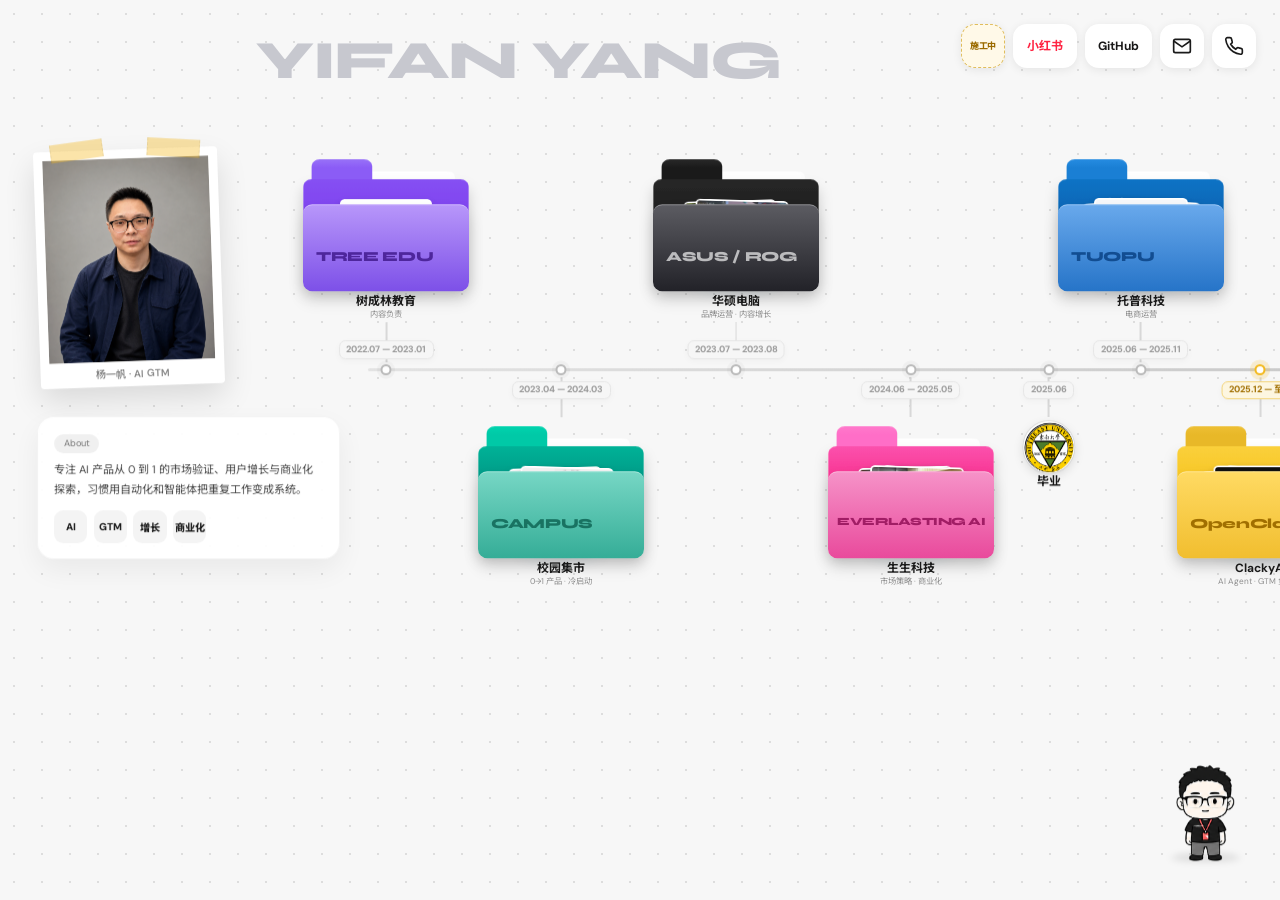
==== index.html @ f20c67b9 "Deploy Yifan Yang portfolio" ====
<!DOCTYPE html>
<html lang="zh-CN">
<head>
  <meta charset="UTF-8">
  <meta name="viewport" content="width=device-width, initial-scale=1.0">
  <title>杨一帆 — AI GTM & 市场增长</title>
  <meta name="description" content="杨一帆作品集：AI 产品增长、市场验证、B2B 平台运营与冷启动经验。">
  <style>
    *, *::before, *::after { box-sizing:border-box; }
    html, body { width:100%; height:100%; margin:0; overflow:hidden; background:#fbfdff; }
    .portfolio-frame { position:fixed; inset:0; width:100%; height:100%; border:0; background:#fbfdff; }
  </style>
</head>
<body>
  <iframe class="portfolio-frame" src="playground.html?v=57" title="杨一帆作品集画布"></iframe>
</body>
</html>
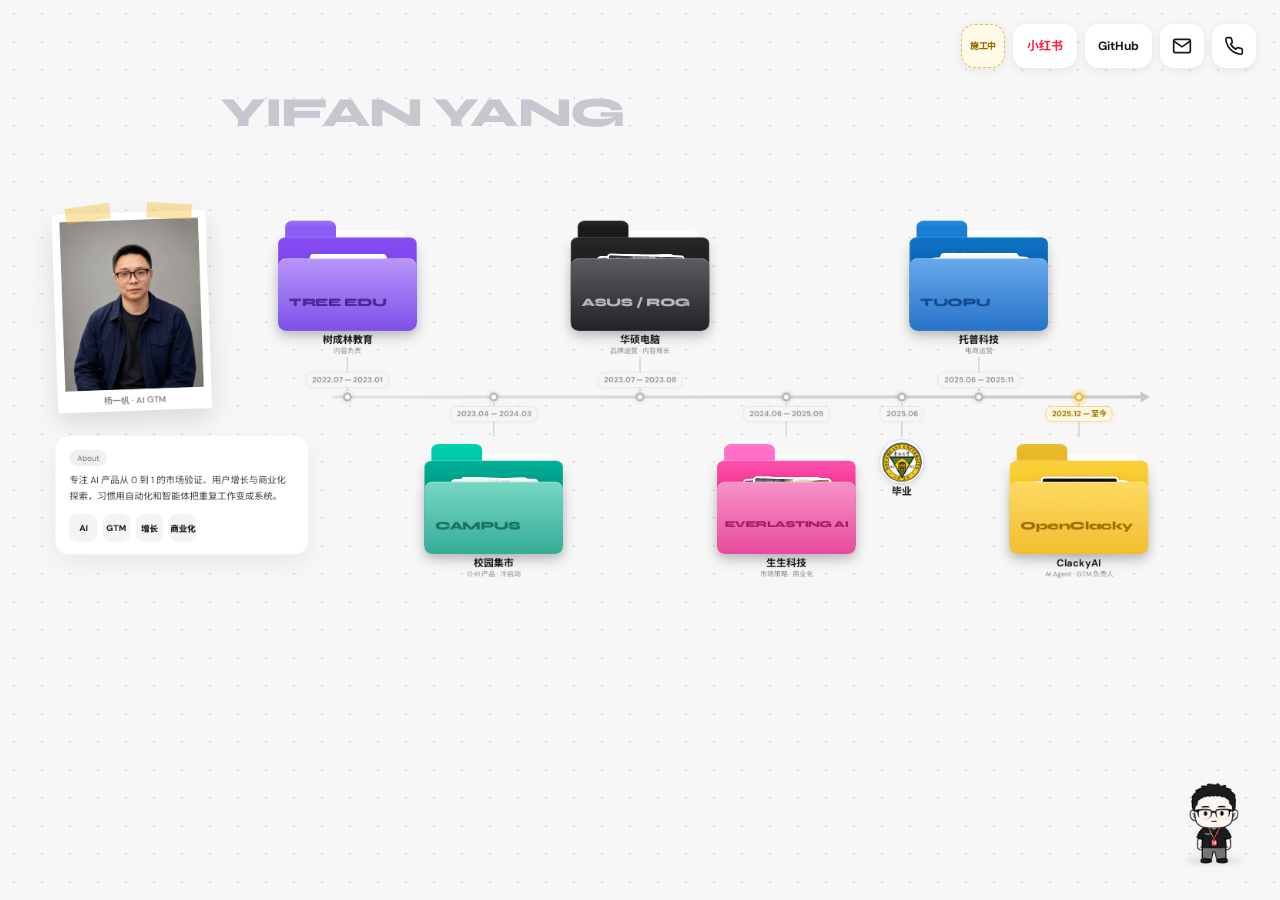
==== commit 87a77ced: "Improve responsive portfolio layout" ====
--- a/index.html
+++ b/index.html
@@ -12,6 +12,6 @@
   </style>
 </head>
 <body>
-  <iframe class="portfolio-frame" src="playground.html?v=57" title="杨一帆作品集画布"></iframe>
+  <iframe class="portfolio-frame" src="playground.html?v=66" title="杨一帆作品集画布"></iframe>
 </body>
 </html>
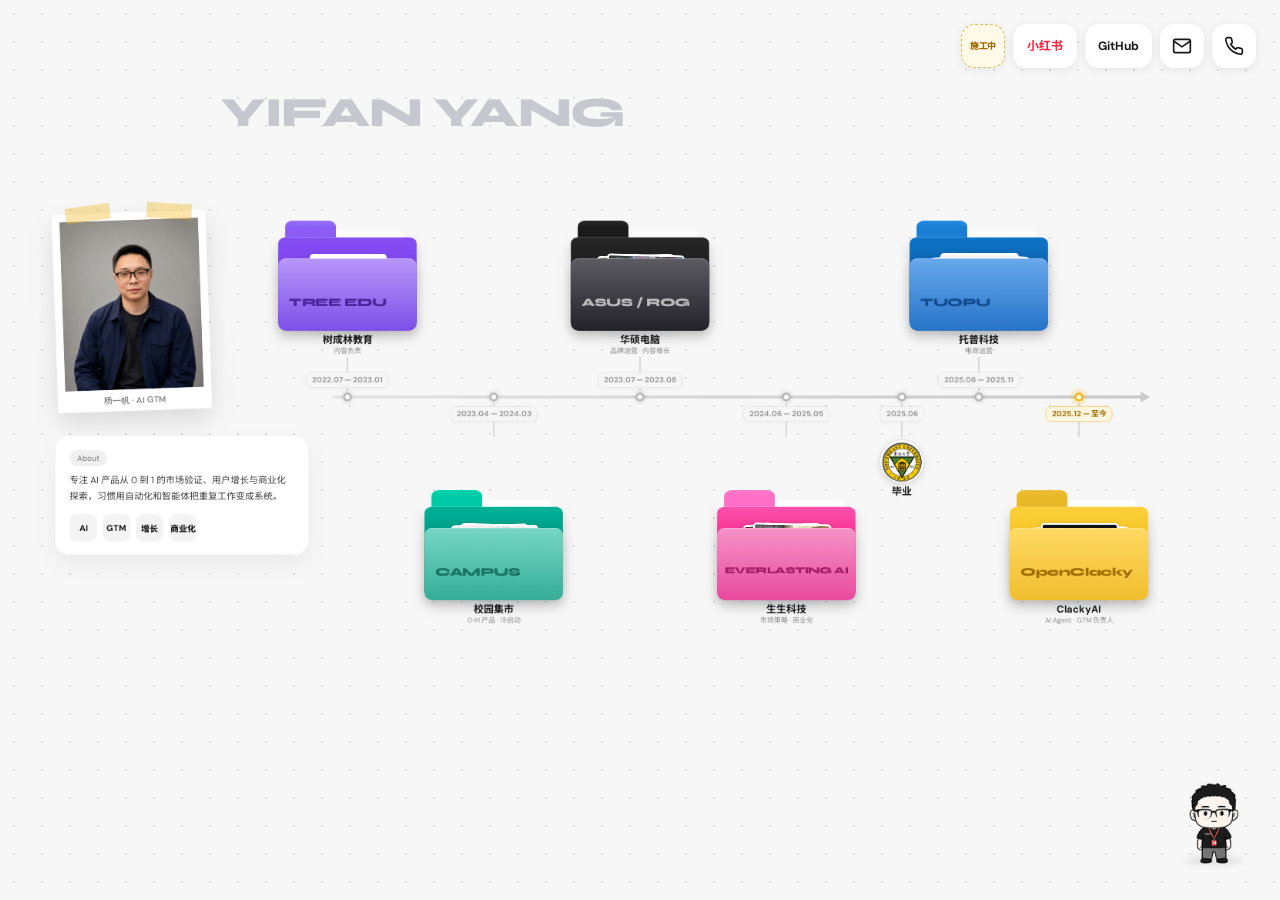
==== commit 6658ae69: "Lower desktop project folders" ====
--- a/index.html
+++ b/index.html
@@ -12,6 +12,6 @@
   </style>
 </head>
 <body>
-  <iframe class="portfolio-frame" src="playground.html?v=66" title="杨一帆作品集画布"></iframe>
+  <iframe class="portfolio-frame" src="playground.html?v=67" title="杨一帆作品集画布"></iframe>
 </body>
 </html>
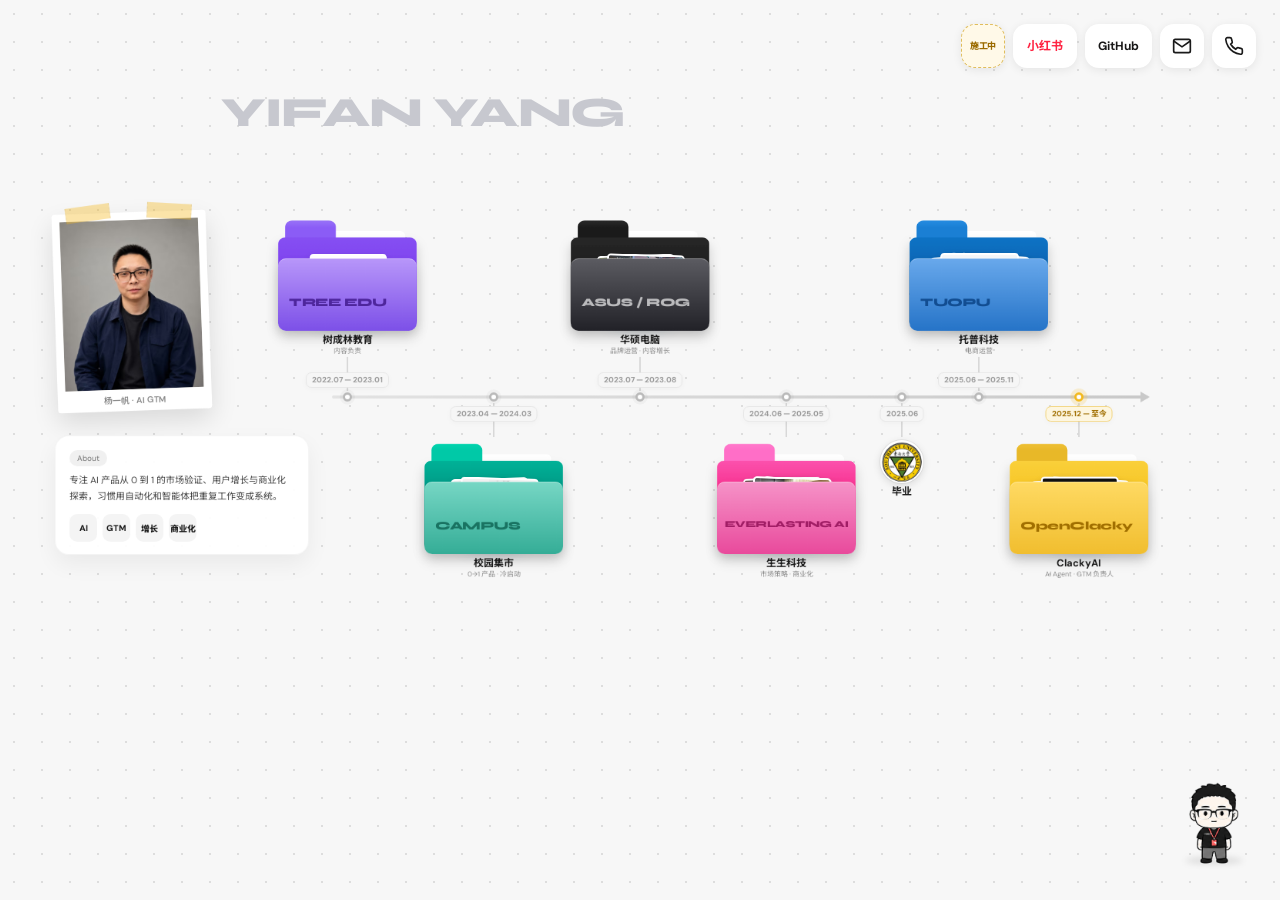
==== commit 54deafc4: "Animate folders opening downward" ====
--- a/index.html
+++ b/index.html
@@ -12,6 +12,6 @@
   </style>
 </head>
 <body>
-  <iframe class="portfolio-frame" src="playground.html?v=67" title="杨一帆作品集画布"></iframe>
+  <iframe class="portfolio-frame" src="playground.html?v=69" title="杨一帆作品集画布"></iframe>
 </body>
 </html>
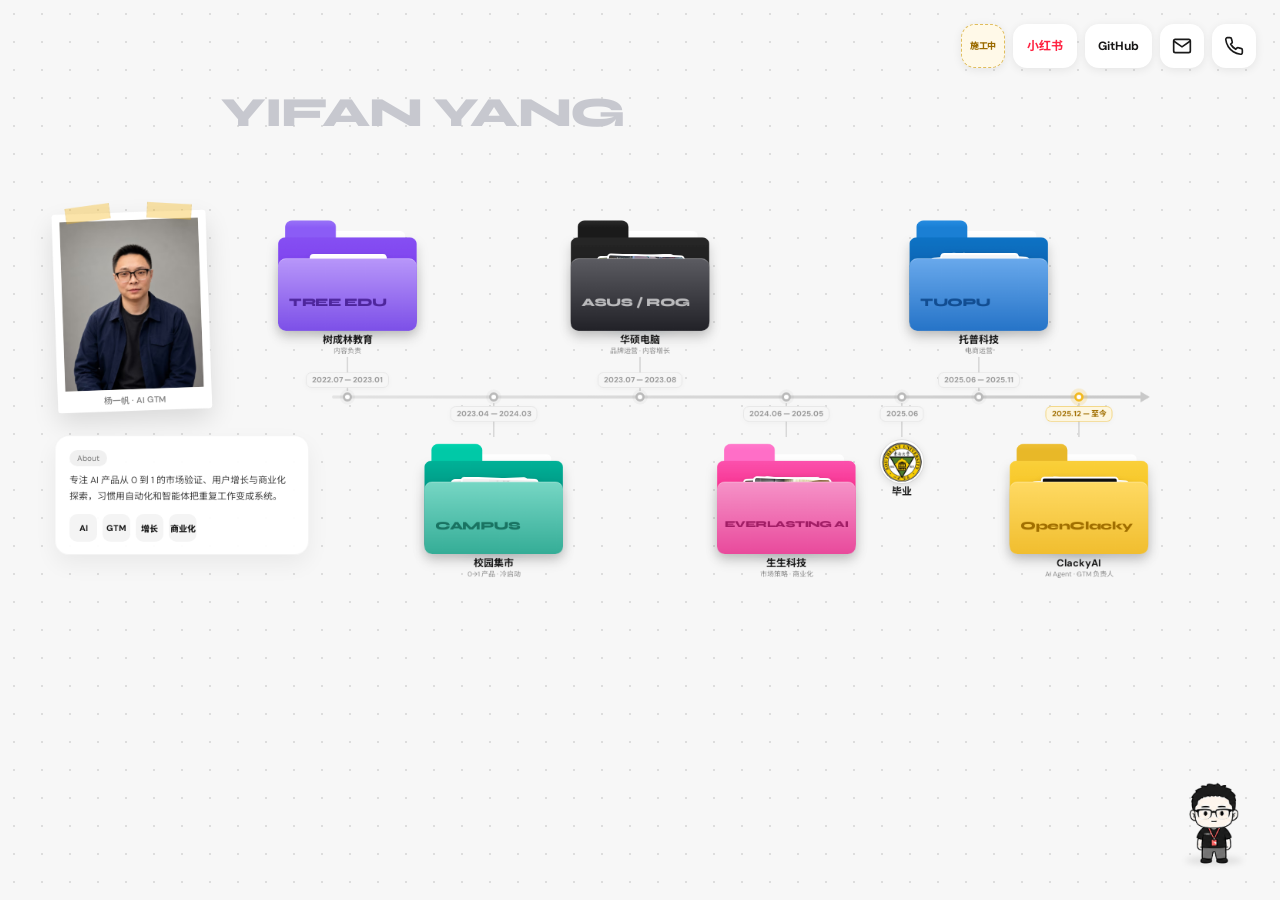
==== commit 5ab8e228: "Remove mobile resume card" ====
--- a/index.html
+++ b/index.html
@@ -12,6 +12,6 @@
   </style>
 </head>
 <body>
-  <iframe class="portfolio-frame" src="playground.html?v=69" title="杨一帆作品集画布"></iframe>
+  <iframe class="portfolio-frame" src="playground.html?v=70" title="杨一帆作品集画布"></iframe>
 </body>
 </html>
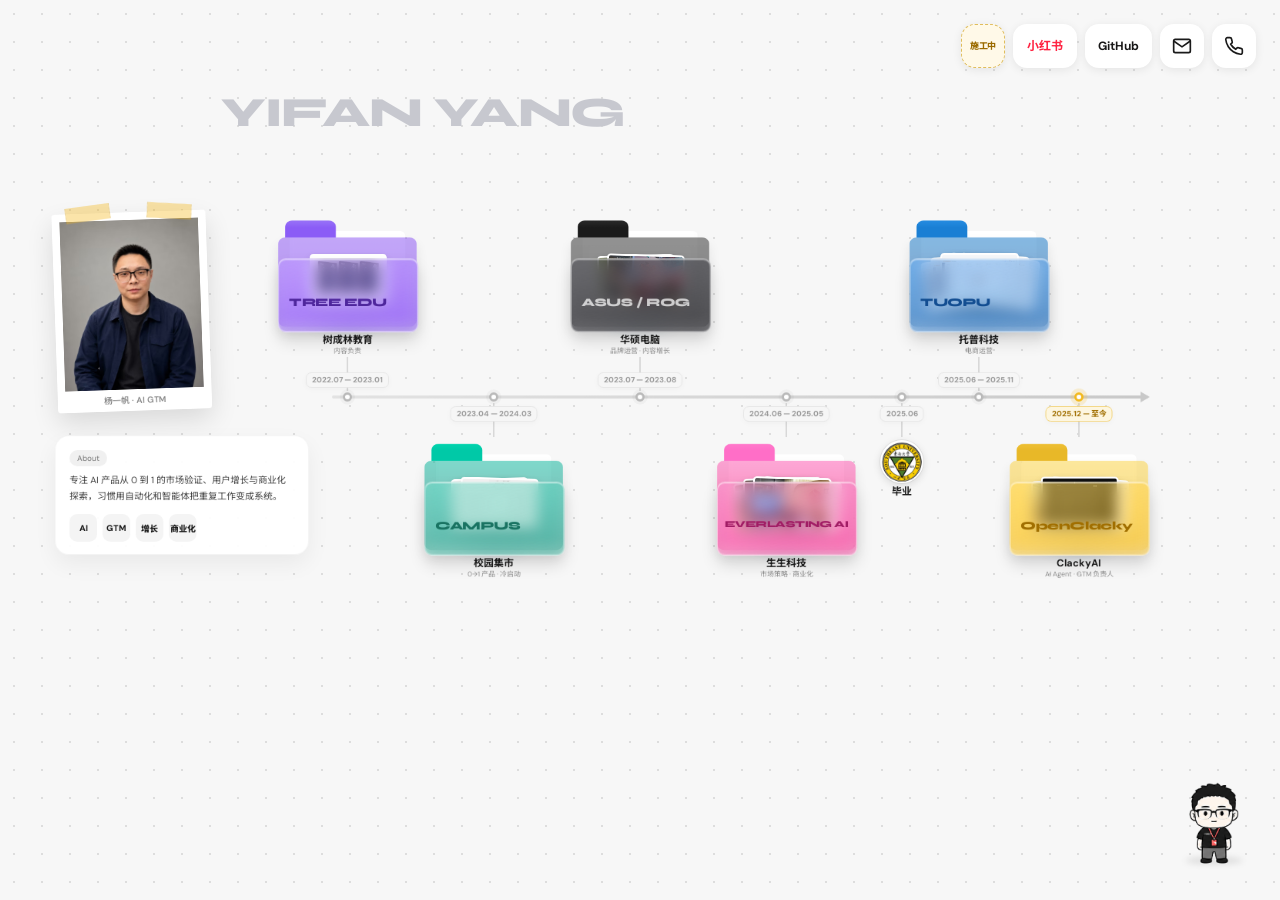
==== commit f56e013e: "Add tinted glass folder styling" ====
--- a/index.html
+++ b/index.html
@@ -12,6 +12,6 @@
   </style>
 </head>
 <body>
-  <iframe class="portfolio-frame" src="playground.html?v=70" title="杨一帆作品集画布"></iframe>
+  <iframe class="portfolio-frame" src="playground.html?v=71" title="杨一帆作品集画布"></iframe>
 </body>
 </html>
